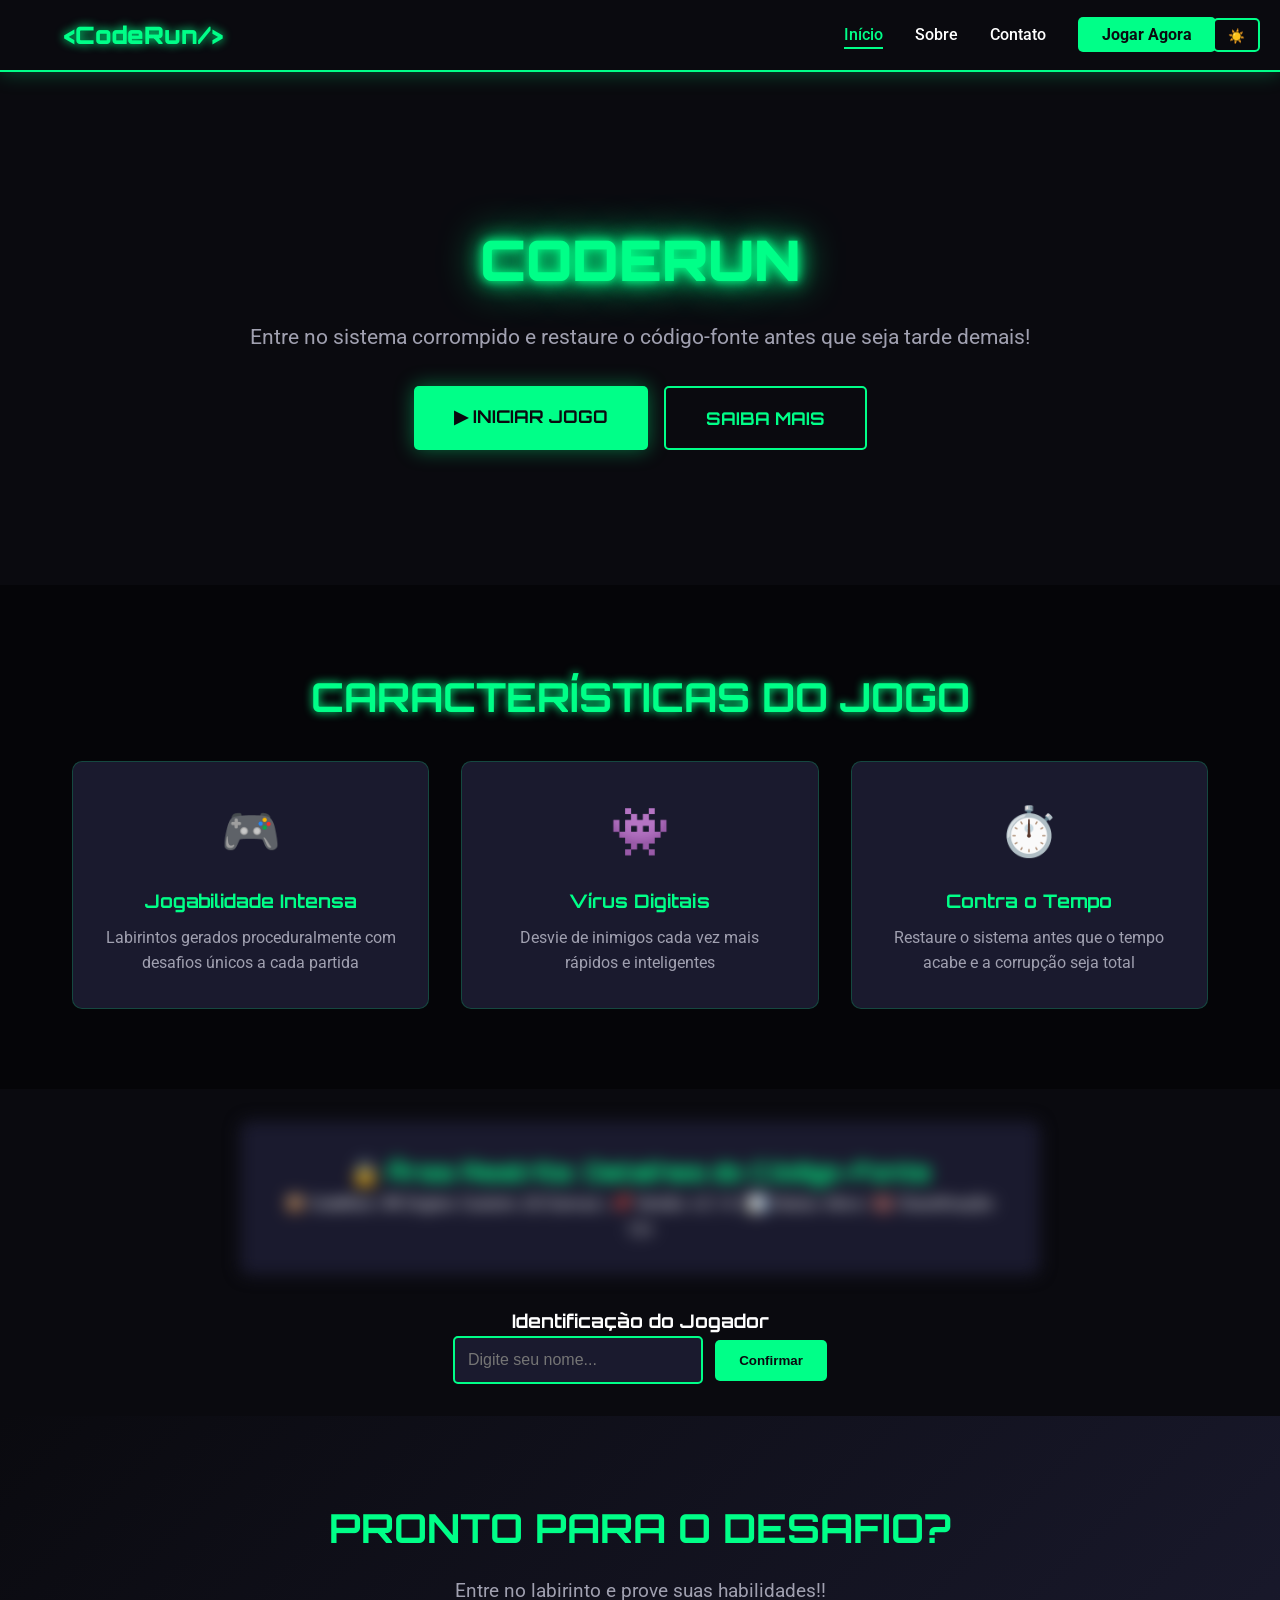
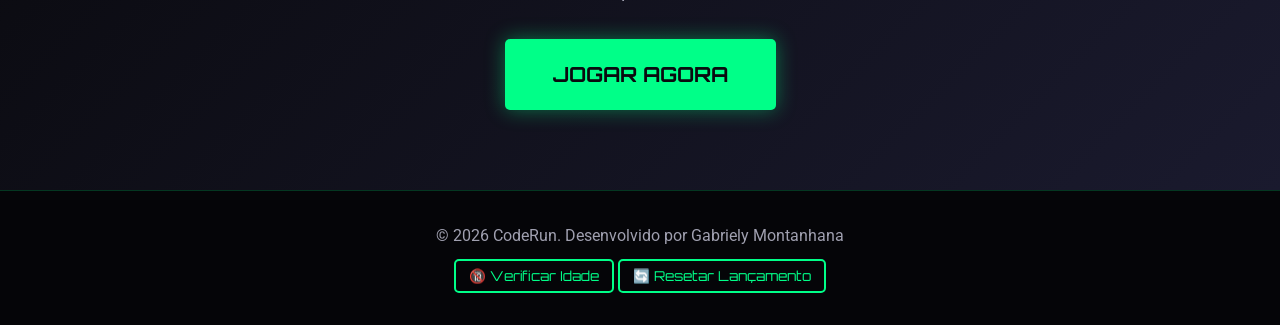
==== index.html @ 52decf68 "fazendo a pagina do contato e fazendo o javascript" ====
<!DOCTYPE html>
<html lang="pt-BR">
<head>
    <meta charset="UTF-8">
    <meta name="viewport" content="width=device-width, initial-scale=1.0">
    <title>CodeRun</title>
    <link rel="stylesheet" href="css/inicio.css">
    <link href="https://fonts.googleapis.com/css2?family=Orbitron:wght@400;700;900&family=Roboto:wght@300;400;700&display=swap" rel="stylesheet">
</head>
<body>
    <header>
        <div class="logo">&lt;CodeRun/&gt;</div>
        <button class="menu-toggle" aria-label="Abrir menu">☰</button>
        <nav class="nav-menu">
            <ul>
                <li><a href="index.html" class="active">Início</a></li>
                <li><a href="sobre.html">Sobre</a></li>
                <li><a href="contato.html">Contato</a></li>
                <li><a href="jogo.html" class="btn-play">Jogar Agora</a></li>
            </ul>
        </nav>
       <!-- Botão de alternância de tema -->
        <button id="theme-toggle" aria-label="Alternar tema">☀️</button>
    </header>
     
    <main>
        
        <section class="hero">
            <div class="content">
            <h1 class="glitch" data-text="LABIRINTO DO CÓDIGO PERDIDO">CODERUN</h1>
            <p class="subtitle">Entre no sistema corrompido e restaure o código-fonte antes que seja tarde demais!</p>
                <div class="buttons">
                    <a href="jogo.html" class="btn-primary">▶ INICIAR JOGO</a>
                    <a href="sobre.html" class="btn-secondary">SAIBA MAIS</a>
                </div>
            </div>
        </section>

    <section class="features">
        <div class="container">
            <h2 class="section-title">CARACTERÍSTICAS DO JOGO</h2>
            <div class="grid">
                <div class="card">
                    <div class="icon">🎮</div>
                    <h3>Jogabilidade Intensa</h3>
                    <p>Labirintos gerados proceduralmente com desafios únicos a cada partida</p>
                </div>
                <div class="card">
                    <div class="icon">👾</div>
                    <h3>Vírus Digitais</h3>
                    <p>Desvie de inimigos cada vez mais rápidos e inteligentes</p>
                </div>
                <div class="card">
                    <div class="icon">⏱️</div>
                    <h3>Contra o Tempo</h3>
                    <p>Restaure o sistema antes que o tempo acabe e a corrupção seja total</p>
                </div>
            </div>
        </div>
    </section>

    <!-- Conteúdo sensível (para critério de blur) -->
    <section id="conteudo-sensivel" class="sensitive-area blur-filter">
        <h2>🔒 Área Restrita: Detalhes do Código-Fonte</h2>
        <p id="game-details">Carregando informações do sistema...</p>
    </section>

    <!-- Formulário de saudação (critério de input) -->
    <section class="greeting-section">
        <h3>Identificação do Jogador</h3>
        <input type="text" id="player-name-input" placeholder="Digite seu nome...">
        <button id="greet-btn">Confirmar</button>
        <p id="greeting-output"></p>
    </section>

    <section class="cta">
        <div class="container">
            <h2>PRONTO PARA O DESAFIO?</h2>
            <p>Entre no labirinto e prove suas habilidades!!</p>
            <a href="jogo.html" class="btn-primary btn-large">JOGAR AGORA</a>
        </div>
    </section>
    </main>

    <footer>
        <div class="container">
            <p>&copy; 2026 CodeRun. Desenvolvido por Gabriely Montanhana</p>
        </div>
            <button id="age-check-btn" class="top-btn">🔞 Verificar Idade</button>
            <button id="reset-launch-btn" class="top-btn" title="Resetar alerta de lançamento">🔄 Resetar Lançamento</button>
    </footer>

    <script src="js/script.js"></script>

    <script>
    document.addEventListener('DOMContentLoaded', () => {
        
        // 📊 CRITÉRIO 1: Manipulação de Dados Estáticos
        const GAME_NAME = "CodeRun";
        const GAME_VERSION = "v2.1.4";
        const GAME_ENGINE = "Custom JS/Canvas";
        const TARGET_AGE_RATING = "12+";
        const DEV_STATUS = "Ativo";
        document.getElementById("game-details").textContent = 
            `📦 ${GAME_NAME} | 🛠 Engine: ${GAME_ENGINE} | 📌 Versão: ${GAME_VERSION} | 📊 Status: ${DEV_STATUS} | 🔞 Classificação: ${TARGET_AGE_RATING}`;

        // 🔞 CRITÉRIOS 2, 3 e 4: Prompt, If/Else e Blur (Automático + Memória)
        const sensitiveArea = document.getElementById("conteudo-sensivel");
        const AGE_KEY = "coderun_age_check";

        function aplicarEstadoIdade(age) {
            if (age >= 18) {
                sensitiveArea.classList.remove("blur-filter");
                sensitiveArea.classList.add("unblur-filter");
            } else {
                sensitiveArea.classList.add("blur-filter");
                sensitiveArea.classList.remove("unblur-filter");
            }
        }

        function verificarIdade() {
            const ageInput = prompt("⚠️ VERIFICAÇÃO DE SEGURANÇA\n\nDigite sua idade para acessar o conteúdo sensível:");
            if (ageInput === null) { alert("🚫 Acesso bloqueado. Verificação obrigatória."); return; }
            const age = parseInt(ageInput);
            if (isNaN(age) || age < 0) { alert("⚠️ Idade inválida."); return verificarIdade(); }

            localStorage.setItem(AGE_KEY, age);
            aplicarEstadoIdade(age);
            if (age >= 18) alert("✅ Acesso liberado!"); else alert("🚫 Acesso negado.");
        }

        const savedAge = localStorage.getItem(AGE_KEY);
        if (savedAge !== null) { aplicarEstadoIdade(parseInt(savedAge)); } 
        else { setTimeout(verificarIdade, 500); }

        document.getElementById("age-check-btn")?.addEventListener("click", () => { 
            localStorage.removeItem(AGE_KEY); verificarIdade(); 
        });

        // 💬 CRITÉRIO 5: Interatividade com Input de Texto
        document.getElementById("greet-btn")?.addEventListener("click", () => {
            const name = document.getElementById("player-name-input").value.trim();
            const greetingOutput = document.getElementById("greeting-output");
            greetingOutput.textContent = name ? `👋 Bem-vindo, ${name}! Prepare-se para rodar o ${GAME_NAME}.` : "⚠️ Digite um nome válido.";
        });

        // 📅 CRITÉRIO 7: Verificação de Lançamento (Apenas 1 vez por navegador)
        const LAUNCH_YEAR = 2026;
        const LAUNCH_KEY = "coderun_launch_seen";
        
        if (new Date().getFullYear() === LAUNCH_YEAR && !localStorage.getItem(LAUNCH_KEY)) {
            setTimeout(() => {
                alert("🚀 GRANDE LANÇAMENTO! CodeRun acaba de ser liberado oficialmente em " + LAUNCH_YEAR + "!");
                localStorage.setItem(LAUNCH_KEY, "true"); // ⬅️ Marca como "já visto"
            }, 2000);
        }

        // 🔄 Botão para limpar memória do alerta de lançamento
        document.getElementById("reset-launch-btn")?.addEventListener("click", () => {
            localStorage.removeItem("coderun_launch_seen");
            alert("✅ Memória do lançamento limpa! O alerta aparecerá novamente no próximo carregamento.");
            location.reload(); 
        });

    });
</script>
</body>
</html>
---- css/inicio.css ----
:root {
    --primary-color: #00ff88;
    --secondary-color: #00d4ff;
    --accent-color: #ff00ff;
    --bg-dark: #0a0a0f;
    --bg-darker: #050508;
    --bg-card: #1a1a2e;
    --text-primary: #ffffff;
    --text-secondary: #a0a0b0;
    --error-color: #ff4444;
    --warning-color: #ffaa00;
    --success-color: #00ff88;
}

* {
    margin: 0;
    padding: 0;
    box-sizing: border-box;
}

body {
    font-family: 'Roboto', sans-serif;
    background-color: var(--bg-dark);
    color: var(--text-primary);
    line-height: 1.6;
    overflow-x: hidden;
}

h1, h2, h3, .logo {
    font-family: 'Orbitron', sans-serif;
}

header {
    display: flex;
    justify-content: space-between;
    align-items: center;
    padding: 1rem 5%;
    background: var(--bg-dark);
    position: fixed;
    width: 100%;
    top: 0;
    z-index: 1000;
    border-bottom: 2px solid var(--primary-color);
    box-shadow: 0 0 20px rgba(0, 255, 136, 0.3);

    .logo {
        font-size: 1.5rem;
        font-weight: 900;
        color: var(--primary-color);
        text-shadow: 0 0 10px var(--primary-color);
    }

    ul {
        display: flex;
        list-style: none;
        gap: 2rem;
    }

    ul a {
        color: var(--text-primary);
        text-decoration: none;
        font-weight: 500;
        transition: all 0.3s;
        position: relative;
    }

    ul a:hover,
    ul a.active {
        color: var(--primary-color);
    }

    ul a::after {
        content: '';
        position: absolute;
        bottom: -5px;
        left: 0;
        width: 0;
        height: 2px;
        background: var(--primary-color);
        transition: width 0.3s;
    }

    ul a:hover::after,
    ul a.active::after {
        width: 100%;
     }

    .btn-play {
        background: var(--primary-color);
        color: var(--bg-dark);
        padding: 0.5rem 1.5rem;
        border-radius: 5px;
        font-weight: 700;
    }

    .btn-play:hover {
        box-shadow: 0 0 20px var(--primary-color);
        transform: translateY(-2px);
    }
}

.hero {
    min-height: 65vh;
    display: flex;
    align-items: center;
    justify-content: center;
    padding-top: 80px;
    background: var(--bg-dark);

    .hero::before {
        content: '';
        position: absolute;
        top: 0;
        left: 0;
        right: 0;
        bottom: 0;
        background: repeating-linear-gradient(0deg, transparent, transparent 2px, rgba(0, 255, 136, 0.03) 2px, rgba(0, 255, 136, 0.03) 4px );
        pointer-events: none;
    }

    .content {
        text-align: center;
        z-index: 2;
        max-width: 900px;
        padding: 2rem;
    }

    .glitch {
        font-size: 3.5rem;
        font-weight: 900;
        margin-bottom: 1rem;
        position: relative;
        color: var(--primary-color);
        text-shadow: 0 0 10px var(--primary-color), 0 0 20px var(--primary-color), 0 0 40px var(--primary-color);
        animation: glitch 3s infinite;
    }

    .subtitle {
        font-size: 1.3rem;
        color: var(--text-secondary);
        margin-bottom: 2rem;
    }

    .buttons {
        display: flex;
        gap: 1rem;
        justify-content: center;
        flex-wrap: wrap;
    }

    .btn-primary, .btn-secondary {
        padding: 1rem 2.5rem;
        font-size: 1.1rem;
        font-weight: 700;
        text-decoration: none;
        border-radius: 5px;
        transition: all 0.3s;
        display: inline-block;
        font-family: 'Orbitron', sans-serif;
    }

    .btn-primary {
        background: var(--primary-color);
        color: var(--bg-dark);
        box-shadow: 0 0 20px rgba(0, 255, 136, 0.4);
    }

    .btn-primary:hover {
        transform: translateY(-3px);
        box-shadow: 0 0 30px rgba(0, 255, 136, 0.6);
    }

    .btn-secondary {
        background: transparent;
        color: var(--primary-color);
        border: 2px solid var(--primary-color);
    }

    .btn-secondary:hover {
        background: var(--primary-color);
        color: var(--bg-dark);
    }

    .btn-large {
        padding: 1.2rem 3rem;
        font-size: 1.3rem;
    }
}

@keyframes glitch {
        0%, 100% { text-shadow: 0 0 10px var(--primary-color), 0 0 20px var(--primary-color); }
        25% { text-shadow: -2px 0 var(--accent-color), 2px 2px var(--secondary-color); }
        50% { text-shadow: 2px 0 var(--secondary-color), -2px -2px var(--accent-color); }
        75% { text-shadow: -2px 2px var(--primary-color), 2px 0 var(--secondary-color); }
    }

.features {
    padding: 5rem 0;
    background: var(--bg-darker);

    .container {
        max-width: 1200px;
        margin: 0 auto;
        padding: 0 2rem;
    }

    .section-title {
        text-align: center;
        font-size: 2.5rem;
        margin-bottom: 2rem;
        color: var(--primary-color);
        text-shadow: 0 0 10px var(--primary-color);
    }

    .grid {
        display: grid;
        grid-template-columns: repeat(auto-fit, minmax(250px, 1fr));
        gap: 2rem;
    }

    .card {
        background: var(--bg-card);
        padding: 2rem;
        border-radius: 10px;
        text-align: center;
        border: 1px solid rgba(0, 255, 136, 0.2);
        transition: all 0.3s;
    }

    .card:hover {
        transform: translateY(-5px);
        border-color: var(--primary-color);
        box-shadow: 0 5px 20px rgba(0, 255, 136, 0.3);
    }

    .icon {
        font-size: 3rem;
        margin-bottom: 1rem;
    }

    .card h3 {
        color: var(--primary-color);
        margin-bottom: 0.5rem;
    }

    .card p {
        color: var(--text-secondary);
    }
}

.cta {
    padding: 5rem 0;
    background: linear-gradient(135deg, var(--bg-dark) 0%, var(--bg-card) 100%);
    text-align: center;

    .container {
        max-width: 1200px;
        margin: 0 auto;
        padding: 0 2rem;
    }

    h2 {
        font-size: 2.5rem;
        margin-bottom: 1rem;
        color: var(--primary-color);
    }

    p {
        font-size: 1.2rem;
        color: var(--text-secondary);
        margin-bottom: 2rem;
    }

    .btn-primary{
        padding: 1rem 2.5rem;
        font-size: 1.1rem;
        font-weight: 700;
        text-decoration: none;
        border-radius: 5px;
        transition: all 0.3s;
        display: inline-block;
        font-family: 'Orbitron', sans-serif;
    }

    .btn-primary {
        background: var(--primary-color);
        color: var(--bg-dark);
        box-shadow: 0 0 20px rgba(0, 255, 136, 0.4);
    }

    .btn-primary:hover {
        transform: translateY(-3px);
        box-shadow: 0 0 30px rgba(0, 255, 136, 0.6);
    }

    .btn-large {
        padding: 1.2rem 3rem;
        font-size: 1.3rem;
    }
}

footer {
    background: var(--bg-darker);
    padding: 2rem 0;
    text-align: center;
    border-top: 1px solid rgba(0, 255, 136, 0.2);

    p {
        color: var(--text-secondary);
    }

}

body.light-theme {
  --bg-dark: #f4f7f6;
  --bg-darker: #e8ecef;
  --bg-card: #ffffff;
  --text-primary: #1a1a2e;
  --text-secondary: #555566;
  --primary-color: #00a86b; 
}

body, header, .hero, .cta, .features, .card, footer, button, a {
  transition: background-color 0.4s ease, color 0.4s ease, border-color 0.4s ease, box-shadow 0.4s ease;
}

#theme-toggle {
    position: fixed;
    top: auto;
    right: 20px;
  background: var(--bg-dark);
  color: var(--text-primary);
  border: 2px solid var(--primary-color);
  padding: 0.4rem 0.8rem;
  border-radius: 5px;
  cursor: pointer;
  font-family: 'Orbitron', sans-serif;
  font-size: 0.85rem;
  transition: all 0.3s ease;
}

#theme-toggle:hover {
  background: var(--primary-color);
  color: var(--bg-dark);
  box-shadow: 0 0 15px rgba(0, 168, 107, 0.4);
}

@media (max-width: 769px) {
    .features {
        .section-title {
           font-size: 2rem;
        }
    }
    
    #theme-toggle {
        right: 70px;
    }

    .top-btn {
        justify-content: center;
        margin-top: 10px;
    }

  /* Header se adapta */
  header {
    flex-wrap: wrap;
    padding: 0.8rem 4%;
  }

  /* Botão hambúrguer aparece */
  .menu-toggle {
    display: block;
    background: transparent;
    border: 2px solid var(--primary-color);
    color: var(--primary-color);
    font-size: 1.4rem;
    padding: 0.3rem 0.6rem;
    border-radius: 5px;
    cursor: pointer;
    margin-left: auto; /* Empurra para a direita antes do nav */
  }

  /* Menu escondido por padrão no mobile */
  .nav-menu ul {
    display: none;
    flex-direction: column;
    width: 100%;
    background: var(--bg-darker);
    position: absolute;
    top: 100%;
    left: 0;
    padding: 5% 0;
    border-bottom: 2px solid var(--primary-color);
    box-shadow: 0 10px 20px rgba(0,0,0,0.5);
  }

  .nav-menu ul.active {
    display: flex;
    animation: slideDown 0.3s ease;
  }

  .nav-menu ul li {
    text-align: center;
  }

  .nav-menu ul a {
    display: block;
  }

  /* Botões empilham verticalmente */
  .buttons {
    flex-direction: column;
    align-items: center;
    width: 100%;
  }
  .btn-primary, .btn-secondary {
    width: 85%;
    text-align: center;
  }
}

/* Esconde o hambúrguer no desktop */
@media (min-width: 769px) {
  .menu-toggle { 
    display: none; 
  }

  .nav-menu ul { 
    display: flex; 
    position: static; 
    box-shadow: none; padding: 0; 
    background: transparent; 
   }

   .top-btn {
    justify-content: center;
    margin-top: 10px;
   }
}

/* Animação suave para abertura do menu */
@keyframes slideDown {
  from { opacity: 0; transform: translateY(-10px); }
  to { opacity: 1; transform: translateY(0); }
}

/* Botões do header */
.top-btn {
    background: transparent;
    border: 2px solid var(--primary-color);
    color: var(--primary-color);
    padding: 0.4rem 0.8rem;
    border-radius: 5px;
    cursor: pointer;
    font-family: 'Orbitron', sans-serif;
    font-size: 0.85rem;
    transition: all 0.3s;
    
    
}

.top-btn:hover { 
    background: var(--primary-color); 
    color: var(--bg-dark); 
}

/* Área sensível com blur inicial */
.sensitive-area {
  padding: 2rem;
  background: var(--bg-card);
  margin: 2rem auto;
  max-width: 800px;
  border-radius: 10px;
  text-align: center;
  h2 {
    color: var(--primary-color);
  }
  
}

.blur-filter { 
    filter: blur(8px); 
    pointer-events: none; 
    user-select: none; 
}

.unblur-filter { 
    filter: blur(0); 
    pointer-events: auto; 
    user-select: auto; 
    transition: filter 0.5s ease; 
}

/* Seção de saudação */
.greeting-section { 
    text-align: center; 
    margin: 2rem 0; 
}

.greeting-section input {
  padding: 0.8rem;
   border: 2px solid var(--primary-color);
   background: var(--bg-card);
   color: var(--text-primary);
   border-radius: 5px; 
   font-size: 1rem; 
   width: 250px;
}

.greeting-section button {
  padding: 0.8rem 1.5rem; 
  background: var(--primary-color); 
  color: var(--bg-dark);
  border: none; 
  border-radius: 5px; 
  cursor: pointer; 
  font-weight: bold; 
  margin-left: 0.5rem;
}

#greeting-output { 
    margin-top: 1rem; 
    font-size: 1.2rem; 
    color: var(--secondary-color); 
}
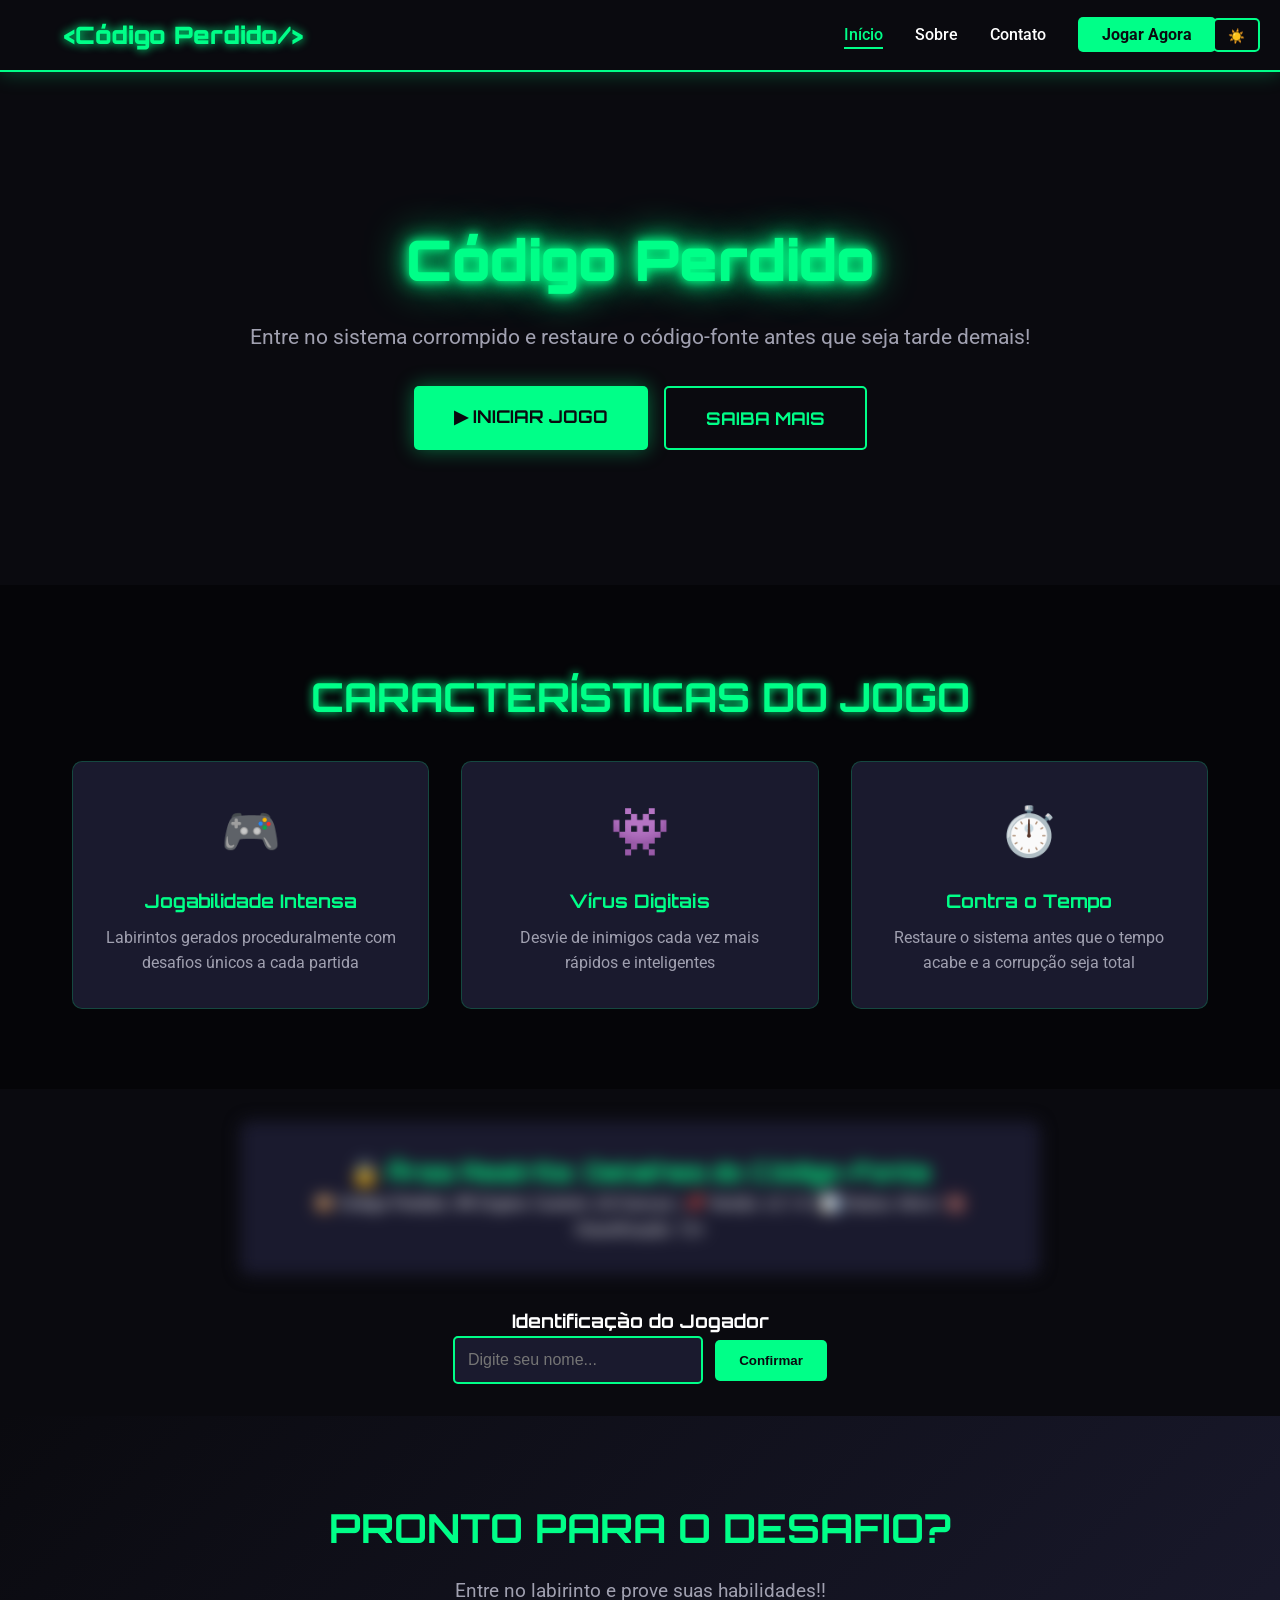
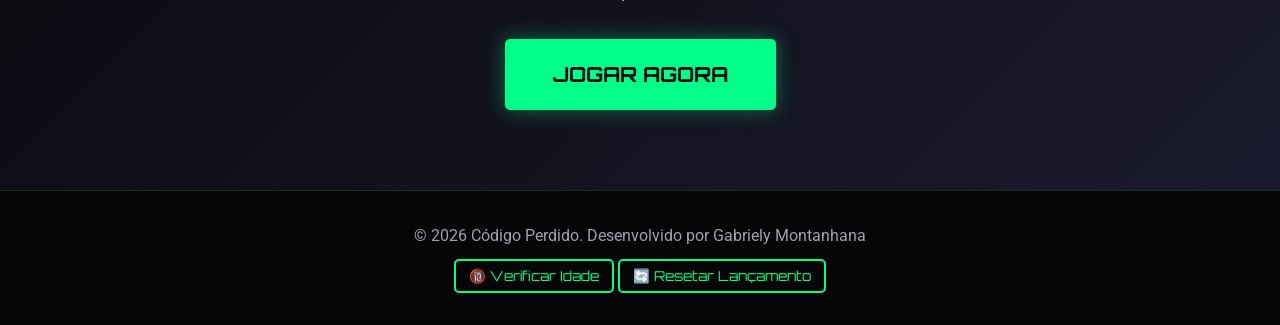
==== commit 1bc081ab: "mudando o nome" ====
--- a/index.html
+++ b/index.html
@@ -3,13 +3,13 @@
 <head>
     <meta charset="UTF-8">
     <meta name="viewport" content="width=device-width, initial-scale=1.0">
-    <title>CodeRun</title>
+    <title>Código Perdido</title>
     <link rel="stylesheet" href="css/inicio.css">
     <link href="https://fonts.googleapis.com/css2?family=Orbitron:wght@400;700;900&family=Roboto:wght@300;400;700&display=swap" rel="stylesheet">
 </head>
 <body>
     <header>
-        <div class="logo">&lt;CodeRun/&gt;</div>
+        <div class="logo">&lt;Código Perdido/&gt;</div>
         <button class="menu-toggle" aria-label="Abrir menu">☰</button>
         <nav class="nav-menu">
             <ul>
@@ -27,7 +27,7 @@
         
         <section class="hero">
             <div class="content">
-            <h1 class="glitch" data-text="LABIRINTO DO CÓDIGO PERDIDO">CODERUN</h1>
+            <h1 class="glitch" data-text="LABIRINTO DO CÓDIGO PERDIDO">Código Perdido</h1>
             <p class="subtitle">Entre no sistema corrompido e restaure o código-fonte antes que seja tarde demais!</p>
                 <div class="buttons">
                     <a href="jogo.html" class="btn-primary">▶ INICIAR JOGO</a>
@@ -84,7 +84,7 @@
 
     <footer>
         <div class="container">
-            <p>&copy; 2026 CodeRun. Desenvolvido por Gabriely Montanhana</p>
+            <p>&copy; 2026 Código Perdido. Desenvolvido por Gabriely Montanhana</p>
         </div>
             <button id="age-check-btn" class="top-btn">🔞 Verificar Idade</button>
             <button id="reset-launch-btn" class="top-btn" title="Resetar alerta de lançamento">🔄 Resetar Lançamento</button>
@@ -96,7 +96,7 @@
     document.addEventListener('DOMContentLoaded', () => {
         
         // 📊 CRITÉRIO 1: Manipulação de Dados Estáticos
-        const GAME_NAME = "CodeRun";
+        const GAME_NAME = "Código Perdido";
         const GAME_VERSION = "v2.1.4";
         const GAME_ENGINE = "Custom JS/Canvas";
         const TARGET_AGE_RATING = "12+";
@@ -106,7 +106,7 @@
 
         // 🔞 CRITÉRIOS 2, 3 e 4: Prompt, If/Else e Blur (Automático + Memória)
         const sensitiveArea = document.getElementById("conteudo-sensivel");
-        const AGE_KEY = "coderun_age_check";
+        const AGE_KEY = "Código Perdido_age_check";
 
         function aplicarEstadoIdade(age) {
             if (age >= 18) {
@@ -146,18 +146,18 @@
 
         // 📅 CRITÉRIO 7: Verificação de Lançamento (Apenas 1 vez por navegador)
         const LAUNCH_YEAR = 2026;
-        const LAUNCH_KEY = "coderun_launch_seen";
+        const LAUNCH_KEY = "Código Perdido_launch_seen";
         
         if (new Date().getFullYear() === LAUNCH_YEAR && !localStorage.getItem(LAUNCH_KEY)) {
             setTimeout(() => {
-                alert("🚀 GRANDE LANÇAMENTO! CodeRun acaba de ser liberado oficialmente em " + LAUNCH_YEAR + "!");
+                alert("🚀 GRANDE LANÇAMENTO! Código Perdido acaba de ser liberado oficialmente em " + LAUNCH_YEAR + "!");
                 localStorage.setItem(LAUNCH_KEY, "true"); // ⬅️ Marca como "já visto"
             }, 2000);
         }
 
         // 🔄 Botão para limpar memória do alerta de lançamento
         document.getElementById("reset-launch-btn")?.addEventListener("click", () => {
-            localStorage.removeItem("coderun_launch_seen");
+            localStorage.removeItem("Código Perdido_launch_seen");
             alert("✅ Memória do lançamento limpa! O alerta aparecerá novamente no próximo carregamento.");
             location.reload(); 
         });
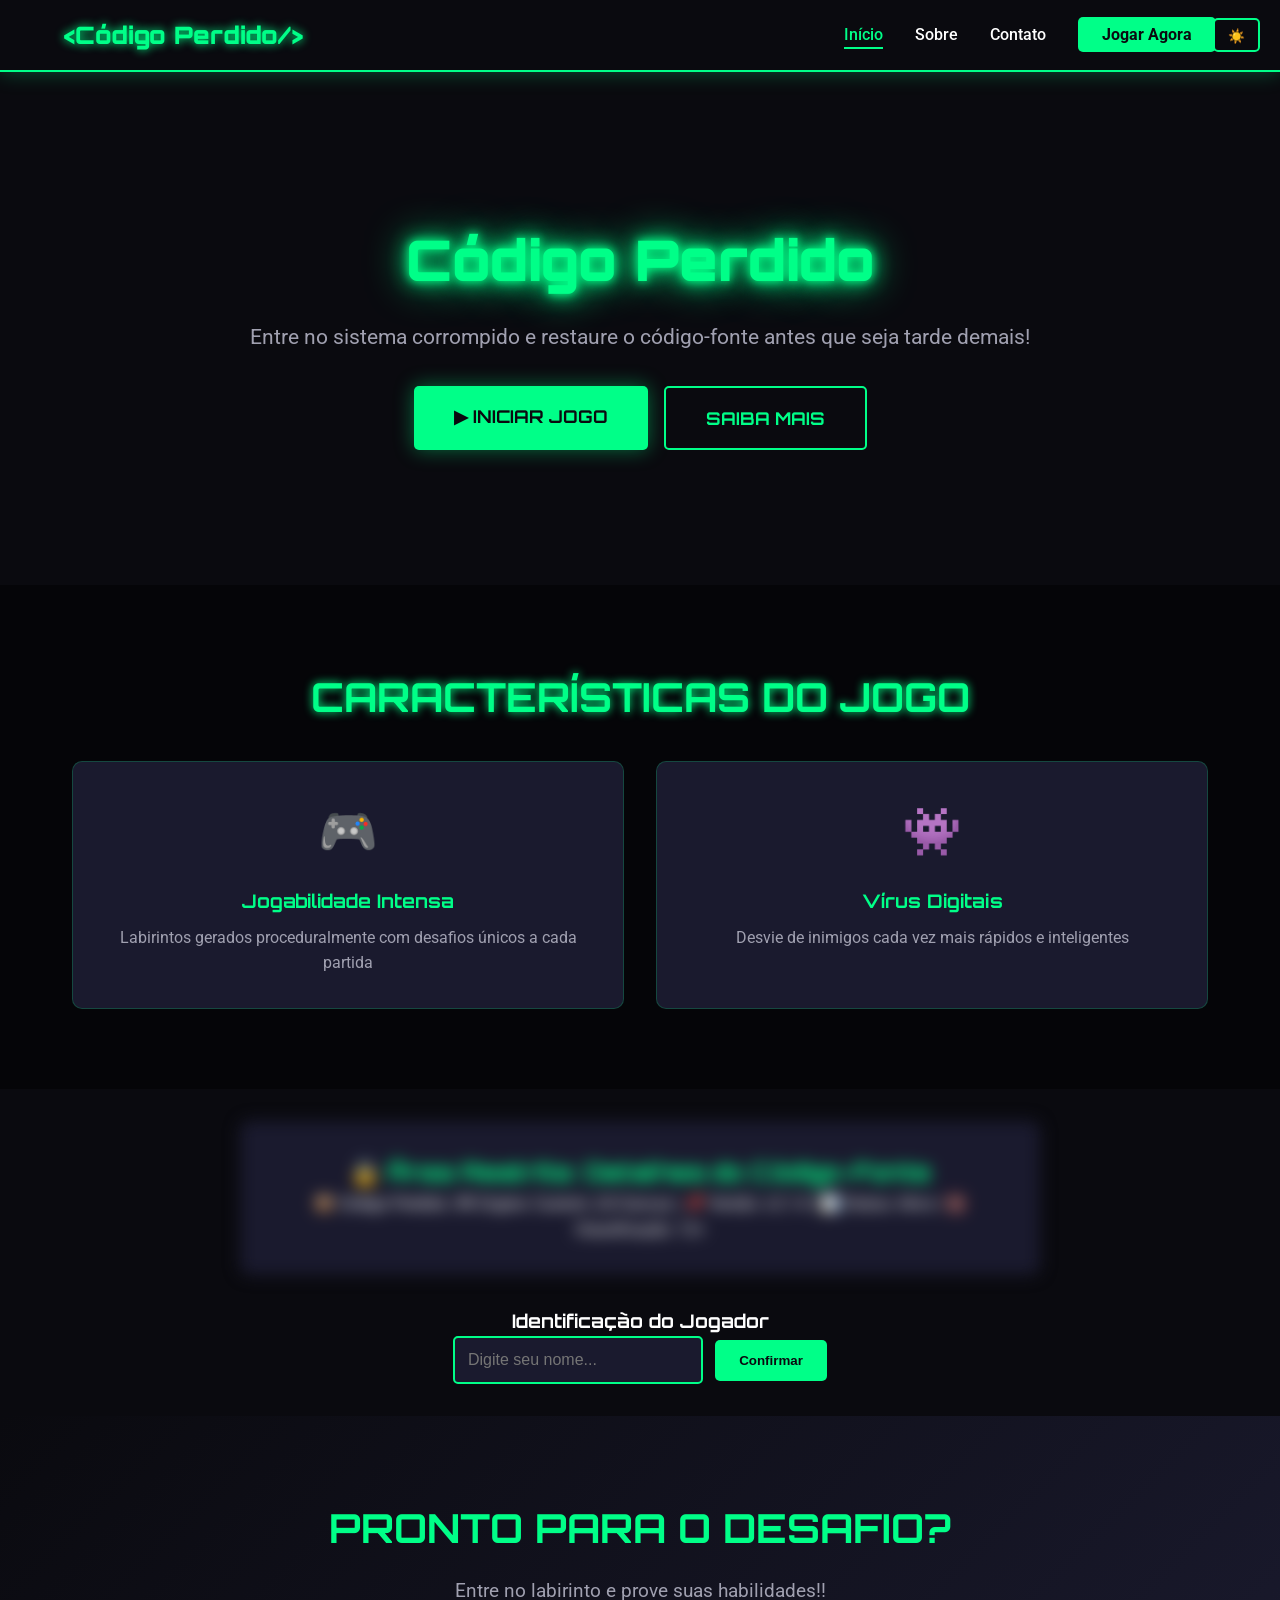
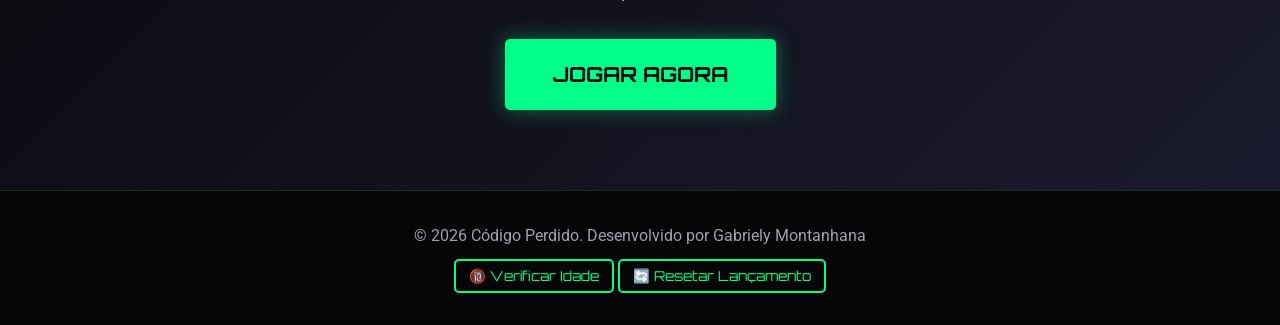
==== commit 43ba6e64: "ajuste para celular" ====
--- a/index.html
+++ b/index.html
@@ -49,11 +49,6 @@
                     <div class="icon">👾</div>
                     <h3>Vírus Digitais</h3>
                     <p>Desvie de inimigos cada vez mais rápidos e inteligentes</p>
-                </div>
-                <div class="card">
-                    <div class="icon">⏱️</div>
-                    <h3>Contra o Tempo</h3>
-                    <p>Restaure o sistema antes que o tempo acabe e a corrupção seja total</p>
                 </div>
             </div>
         </div>
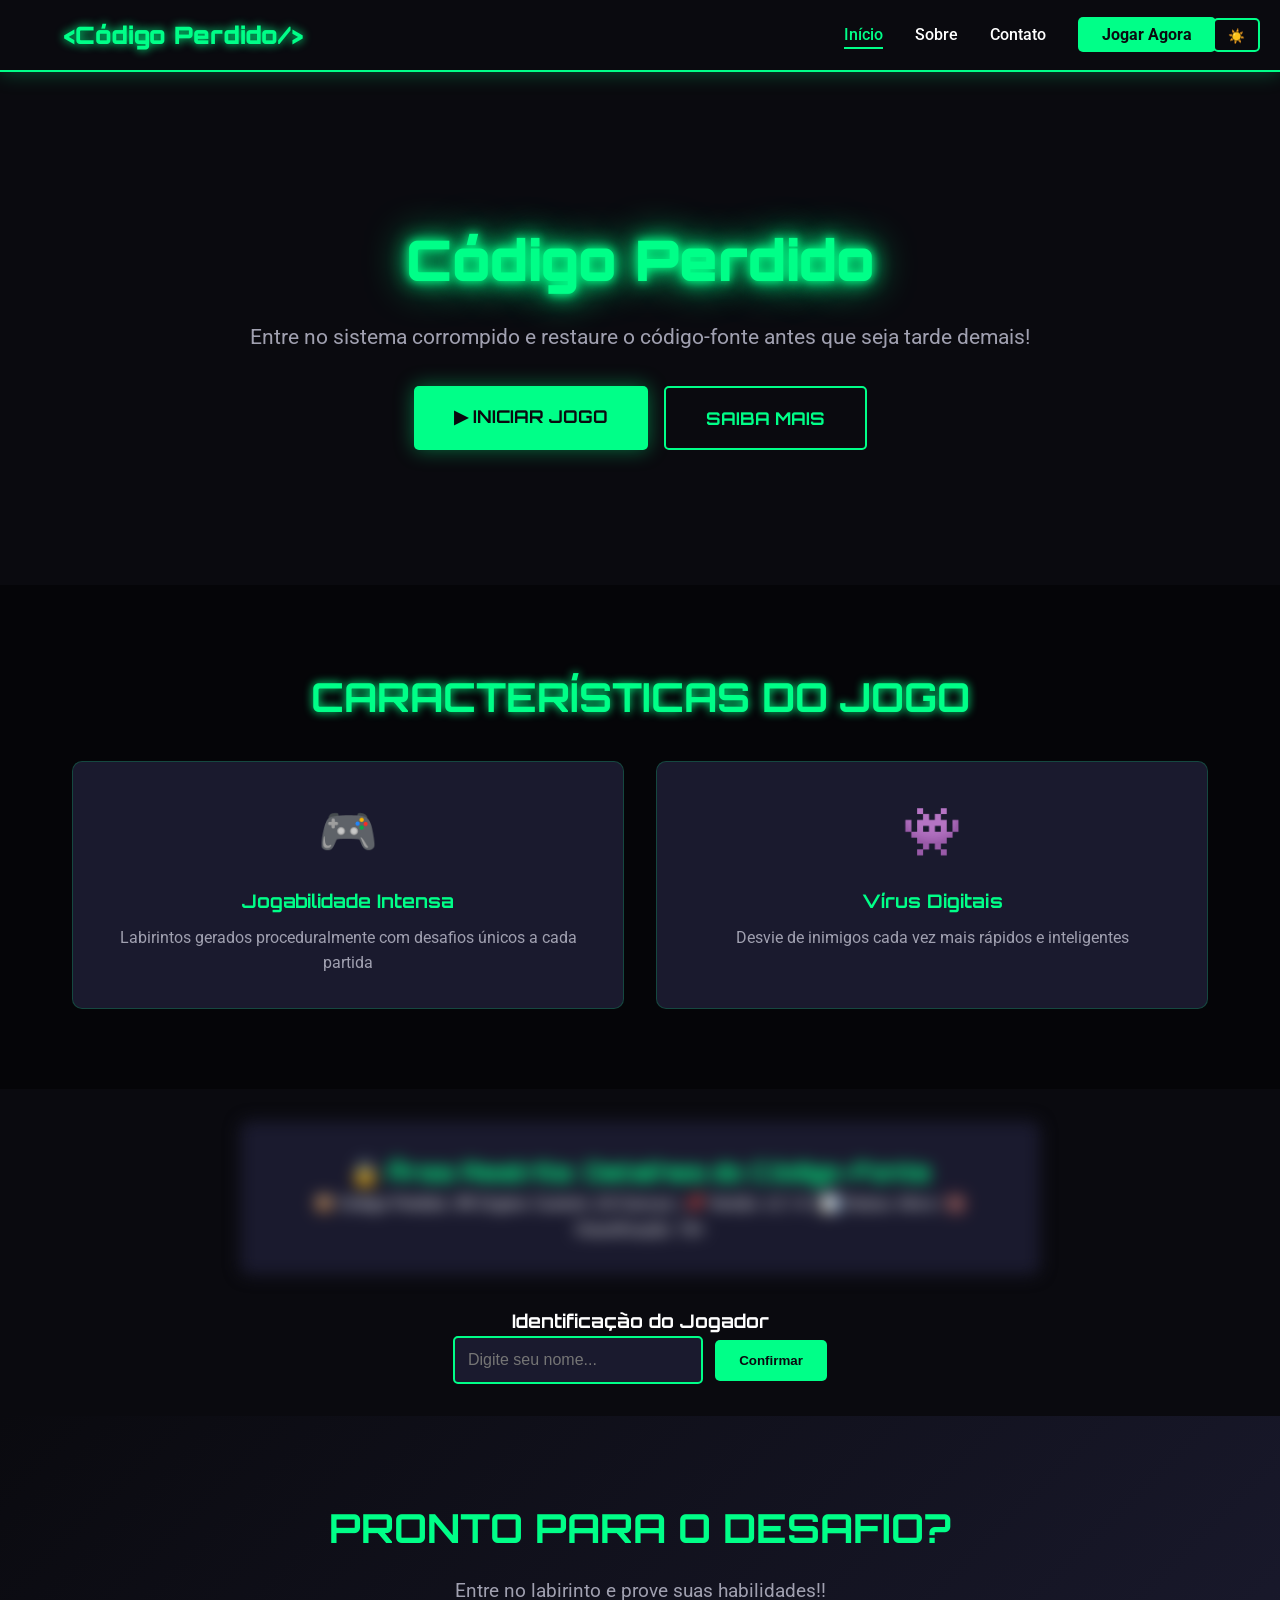
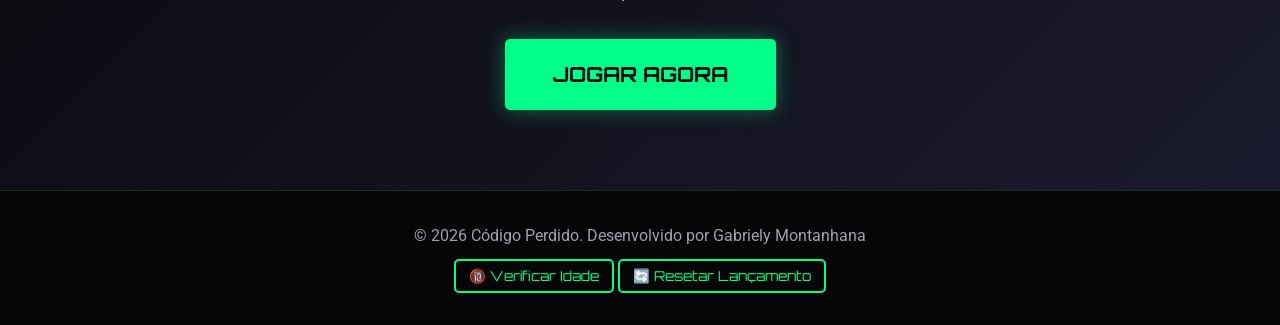
==== commit 5687619f: "ajuste na idade" ====
--- a/index.html
+++ b/index.html
@@ -94,7 +94,7 @@
         const GAME_NAME = "Código Perdido";
         const GAME_VERSION = "v2.1.4";
         const GAME_ENGINE = "Custom JS/Canvas";
-        const TARGET_AGE_RATING = "12+";
+        const TARGET_AGE_RATING = "18+";
         const DEV_STATUS = "Ativo";
         document.getElementById("game-details").textContent = 
             `📦 ${GAME_NAME} | 🛠 Engine: ${GAME_ENGINE} | 📌 Versão: ${GAME_VERSION} | 📊 Status: ${DEV_STATUS} | 🔞 Classificação: ${TARGET_AGE_RATING}`;
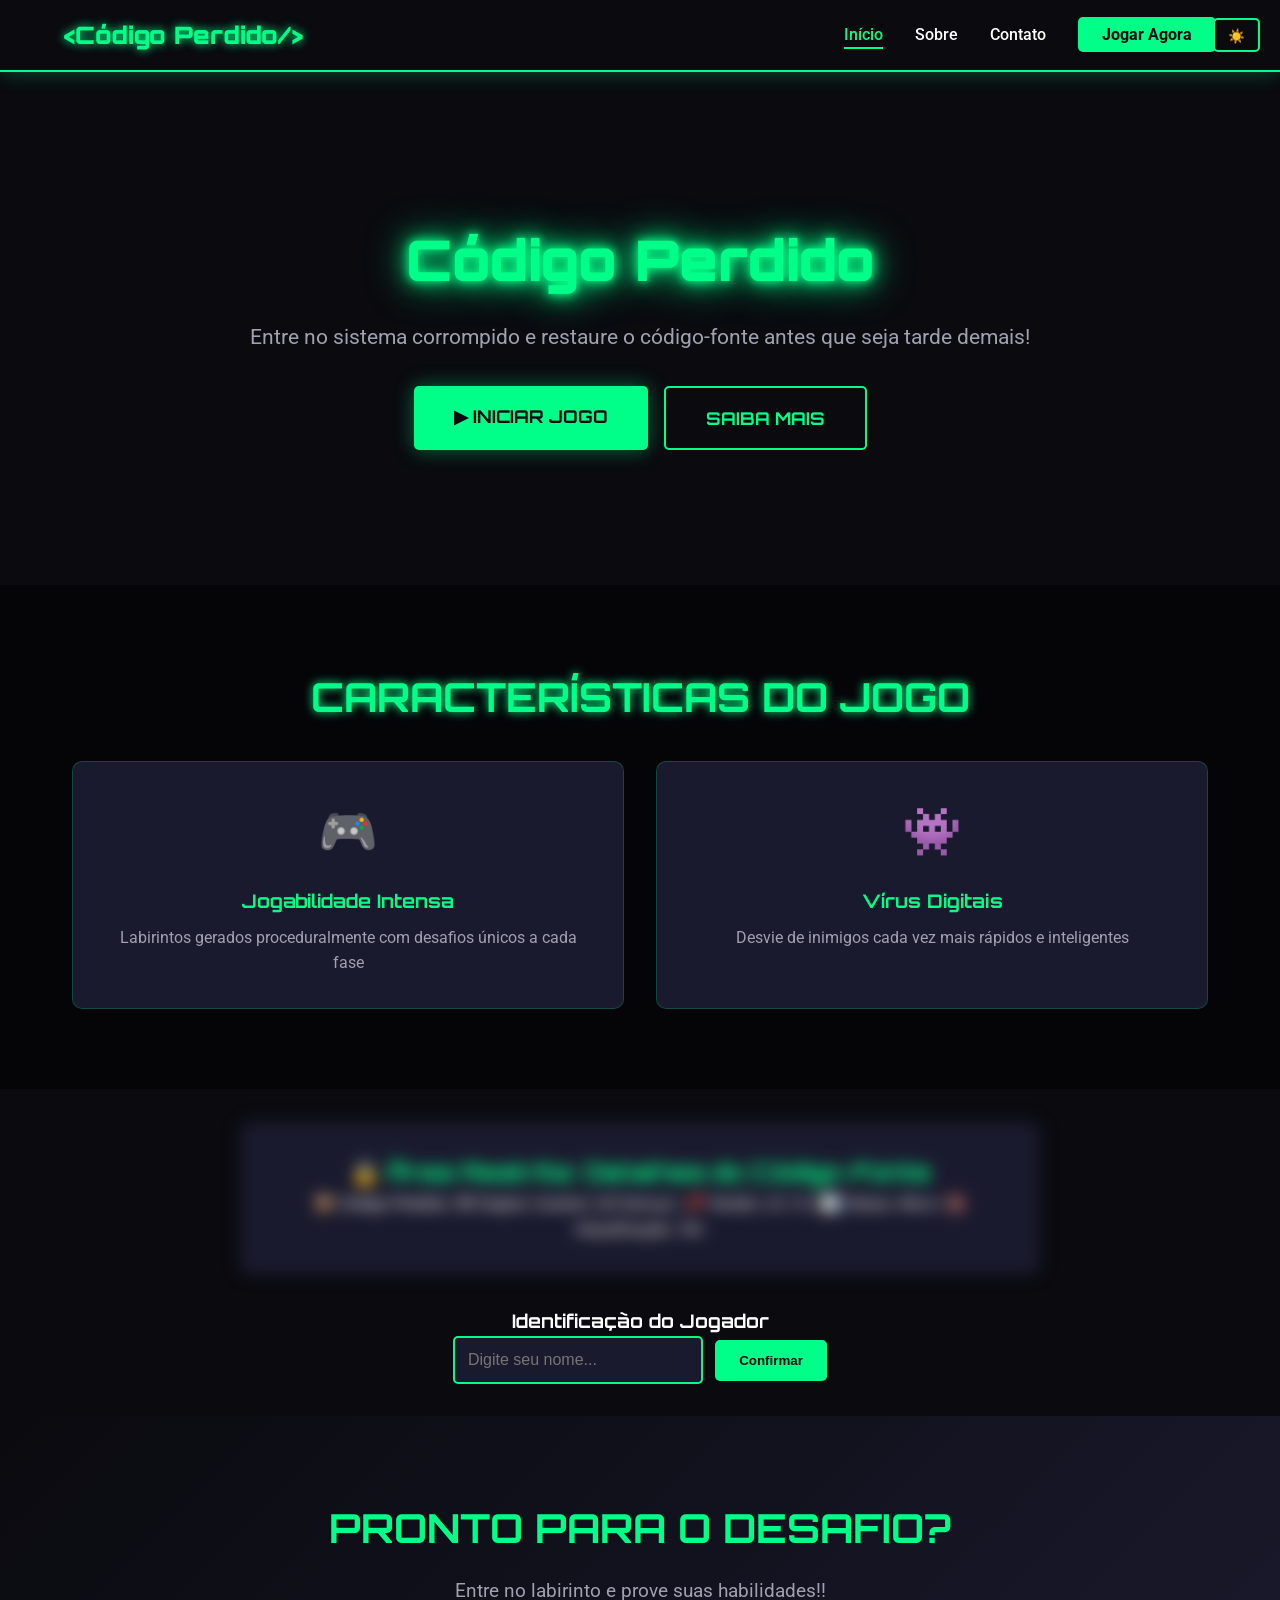
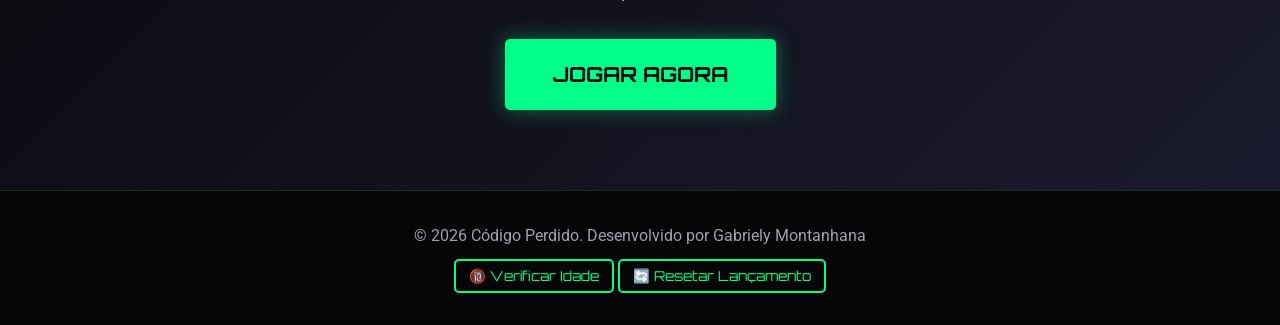
==== commit f3c432a2: "mobile não aparece jogar" ====
--- a/index.html
+++ b/index.html
@@ -5,6 +5,7 @@
     <meta name="viewport" content="width=device-width, initial-scale=1.0">
     <title>Código Perdido</title>
     <link rel="stylesheet" href="css/inicio.css">
+    <link rel="icon" href="imagens/logo.png">
     <link href="https://fonts.googleapis.com/css2?family=Orbitron:wght@400;700;900&family=Roboto:wght@300;400;700&display=swap" rel="stylesheet">
 </head>
 <body>
@@ -43,7 +44,7 @@
                 <div class="card">
                     <div class="icon">🎮</div>
                     <h3>Jogabilidade Intensa</h3>
-                    <p>Labirintos gerados proceduralmente com desafios únicos a cada partida</p>
+                    <p>Labirintos gerados proceduralmente com desafios únicos a cada fase</p>
                 </div>
                 <div class="card">
                     <div class="icon">👾</div>
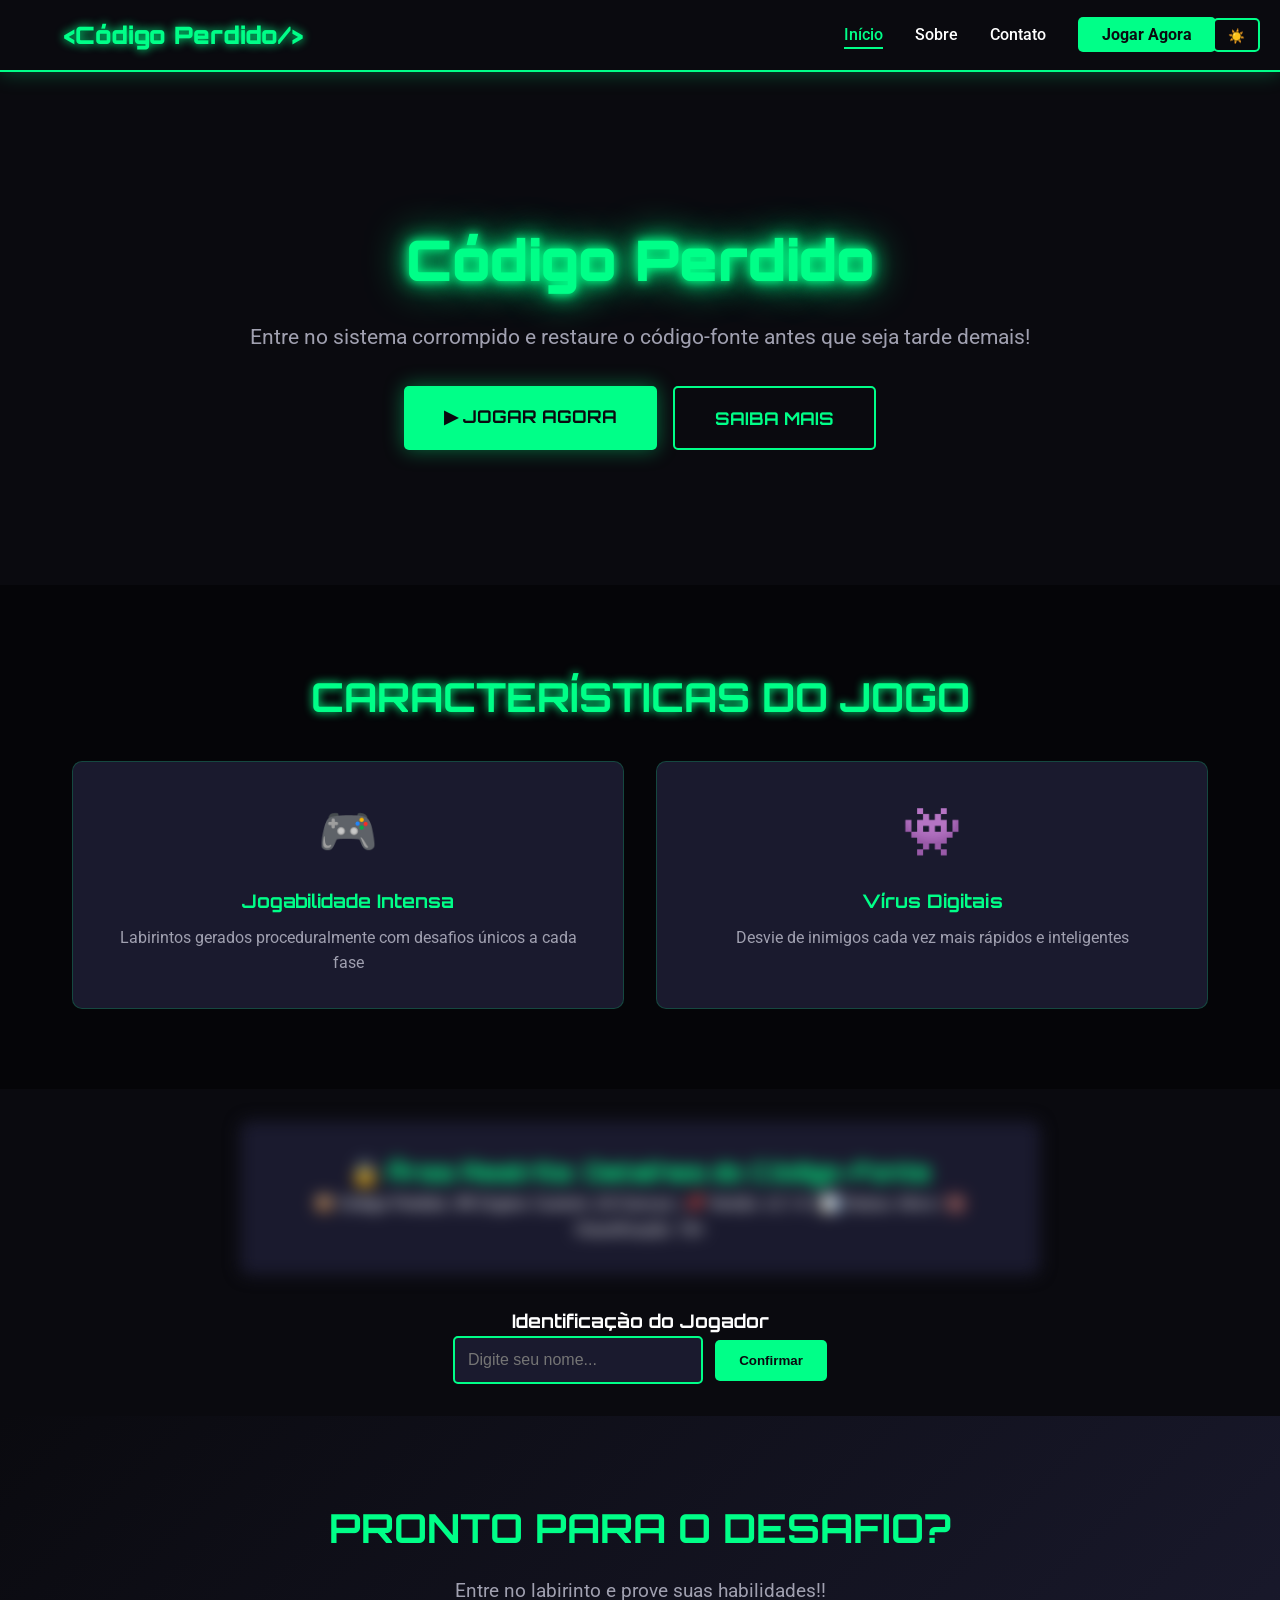
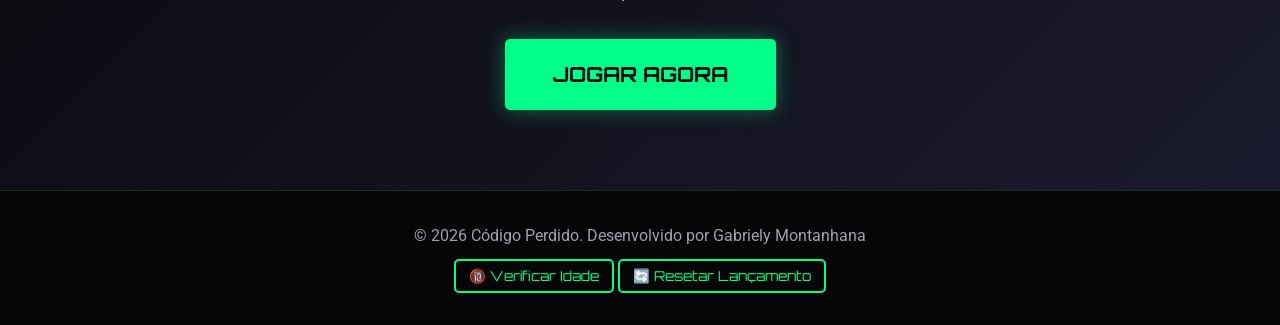
==== commit 74d16d2d: "mudando no botao" ====
--- a/index.html
+++ b/index.html
@@ -31,7 +31,7 @@
             <h1 class="glitch" data-text="LABIRINTO DO CÓDIGO PERDIDO">Código Perdido</h1>
             <p class="subtitle">Entre no sistema corrompido e restaure o código-fonte antes que seja tarde demais!</p>
                 <div class="buttons">
-                    <a href="jogo.html" class="btn-primary">▶ INICIAR JOGO</a>
+                    <a href="jogo.html" class="btn-primary">▶ JOGAR AGORA</a>
                     <a href="sobre.html" class="btn-secondary">SAIBA MAIS</a>
                 </div>
             </div>
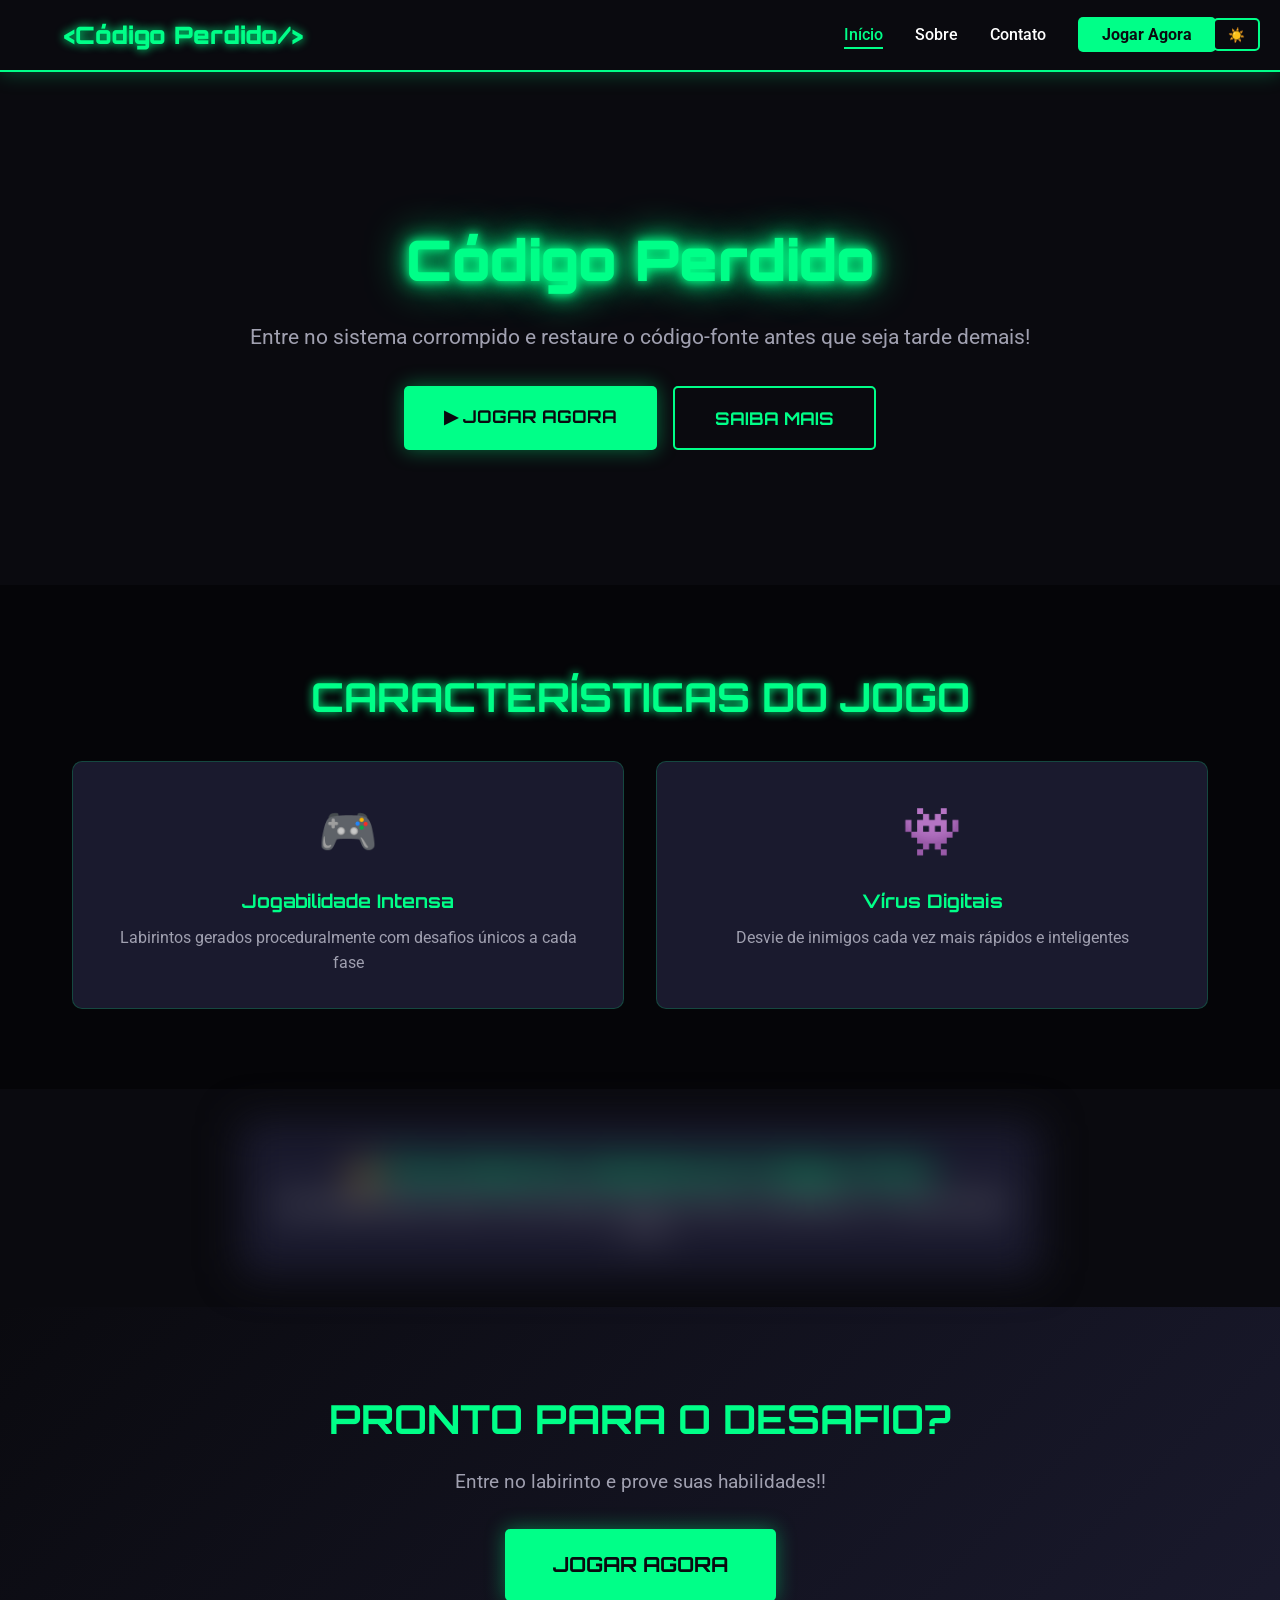
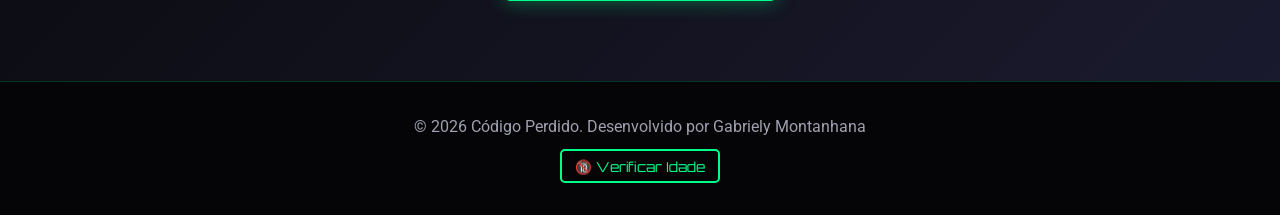
==== commit f42609d4: "colocar para perguntar toda vez" ====
--- a/index.html
+++ b/index.html
@@ -56,17 +56,9 @@
     </section>
 
     <!-- Conteúdo sensível (para critério de blur) -->
-    <section id="conteudo-sensivel" class="sensitive-area blur-filter">
+    <section id="conteudo-sensivel" class="sensitive-area">
         <h2>🔒 Área Restrita: Detalhes do Código-Fonte</h2>
         <p id="game-details">Carregando informações do sistema...</p>
-    </section>
-
-    <!-- Formulário de saudação (critério de input) -->
-    <section class="greeting-section">
-        <h3>Identificação do Jogador</h3>
-        <input type="text" id="player-name-input" placeholder="Digite seu nome...">
-        <button id="greet-btn">Confirmar</button>
-        <p id="greeting-output"></p>
     </section>
 
     <section class="cta">
@@ -83,82 +75,66 @@
             <p>&copy; 2026 Código Perdido. Desenvolvido por Gabriely Montanhana</p>
         </div>
             <button id="age-check-btn" class="top-btn">🔞 Verificar Idade</button>
-            <button id="reset-launch-btn" class="top-btn" title="Resetar alerta de lançamento">🔄 Resetar Lançamento</button>
     </footer>
 
     <script src="js/script.js"></script>
 
     <script>
-    document.addEventListener('DOMContentLoaded', () => {
-        
-        // 📊 CRITÉRIO 1: Manipulação de Dados Estáticos
+
+        //  CRITÉRIO 1: Manipulação de Dados Estáticos
         const GAME_NAME = "Código Perdido";
-        const GAME_VERSION = "v2.1.4";
-        const GAME_ENGINE = "Custom JS/Canvas";
-        const TARGET_AGE_RATING = "18+";
-        const DEV_STATUS = "Ativo";
+        const GAME_GENRE = "Puzzle";
+        const GAME_ENGINE = "Custom JS Canvas";
+        const TARGET_AGE = "18+";
+        const GAME_STATUS = "Estável - v1.0.0";
+
+        // Injeta no DOM
         document.getElementById("game-details").textContent = 
-            `📦 ${GAME_NAME} | 🛠 Engine: ${GAME_ENGINE} | 📌 Versão: ${GAME_VERSION} | 📊 Status: ${DEV_STATUS} | 🔞 Classificação: ${TARGET_AGE_RATING}`;
+        `Jogo: ${GAME_NAME} | Gênero: ${GAME_GENRE} | Engine: ${GAME_ENGINE} | Classificação: ${TARGET_AGE} | Status: ${GAME_STATUS}`;
 
-        // 🔞 CRITÉRIOS 2, 3 e 4: Prompt, If/Else e Blur (Automático + Memória)
+        // CRITÉRIOS 2, 3 e 4: Prompt, If/Else e Blur
+        const ageBtn = document.getElementById("age-check-btn");
         const sensitiveArea = document.getElementById("conteudo-sensivel");
-        const AGE_KEY = "Código Perdido_age_check";
 
-        function aplicarEstadoIdade(age) {
-            if (age >= 18) {
-                sensitiveArea.classList.remove("blur-filter");
-                sensitiveArea.classList.add("unblur-filter");
+        const nomeVisitante = prompt("Bem-vindo ao site! Qual é o seu nome?");
+        const idadeVisitante = prompt("Olá, " + nomeVisitante + "! Qual é a sua idade para acessar o conteúdo sensível?");
+
+        if (idadeVisitante >= 18) {
+            // ITEM 3: FEEDBACK POSITIVO
+            alert("Parabéns, " + nomeVisitante + "! Seu acesso foi liberado com sucesso.");
+            // ITEM 4: MANIPULAÇÃO DE VISIBILIDADE
+            document.getElementById("conteudo-sensivel").style.filter = "none";
+        } else {
+            // ITEM 3: FEEDBACK NEGATIVO
+            alert("Lamentamos, " + nomeVisitante + ". Por segurança, o conteúdo sensível permanecerá borrado.");
+            // ITEM 4: MANIPULAÇÃO DE VISIBILIDADE
+            document.getElementById("conteudo-sensivel").style.filter = "blur(20px)";
+        }
+    
+        //Botão para revalidar a idade
+        ageBtn.addEventListener("click", () => {
+            const ageInput = prompt("Olá, " + nomeVisitante + "! Qual é a sua idade para acessar o conteúdo sensível?");
+
+            // Critério 3: Lógica de Decisão e Feedback
+            if (ageInput >= 18) {
+                alert("Parabéns, " + nomeVisitante + "! Seu acesso foi liberado com sucesso.");
+                // ITEM 4: MANIPULAÇÃO DE VISIBILIDADE
+                document.getElementById("conteudo-sensivel").style.filter = "none";
             } else {
-                sensitiveArea.classList.add("blur-filter");
-                sensitiveArea.classList.remove("unblur-filter");
+                // ITEM 3: FEEDBACK NEGATIVO
+                alert("Lamentamos, " + nomeVisitante + ". Por segurança, o conteúdo sensível permanecerá borrado.");
+                // ITEM 4: MANIPULAÇÃO DE VISIBILIDADE
+                document.getElementById("conteudo-sensivel").style.filter = "blur(20px)";
             }
-        }
-
-        function verificarIdade() {
-            const ageInput = prompt("⚠️ VERIFICAÇÃO DE SEGURANÇA\n\nDigite sua idade para acessar o conteúdo sensível:");
-            if (ageInput === null) { alert("🚫 Acesso bloqueado. Verificação obrigatória."); return; }
-            const age = parseInt(ageInput);
-            if (isNaN(age) || age < 0) { alert("⚠️ Idade inválida."); return verificarIdade(); }
-
-            localStorage.setItem(AGE_KEY, age);
-            aplicarEstadoIdade(age);
-            if (age >= 18) alert("✅ Acesso liberado!"); else alert("🚫 Acesso negado.");
-        }
-
-        const savedAge = localStorage.getItem(AGE_KEY);
-        if (savedAge !== null) { aplicarEstadoIdade(parseInt(savedAge)); } 
-        else { setTimeout(verificarIdade, 500); }
-
-        document.getElementById("age-check-btn")?.addEventListener("click", () => { 
-            localStorage.removeItem(AGE_KEY); verificarIdade(); 
         });
 
-        // 💬 CRITÉRIO 5: Interatividade com Input de Texto
-        document.getElementById("greet-btn")?.addEventListener("click", () => {
-            const name = document.getElementById("player-name-input").value.trim();
-            const greetingOutput = document.getElementById("greeting-output");
-            greetingOutput.textContent = name ? `👋 Bem-vindo, ${name}! Prepare-se para rodar o ${GAME_NAME}.` : "⚠️ Digite um nome válido.";
-        });
+        // CRITÉRIO 7: Verificação Automatizada de Lançamento
+        const LAUNCH_YEAR = 2026;
+        const currentYear = new Date().getFullYear();
 
-        // 📅 CRITÉRIO 7: Verificação de Lançamento (Apenas 1 vez por navegador)
-        const LAUNCH_YEAR = 2026;
-        const LAUNCH_KEY = "Código Perdido_launch_seen";
-        
-        if (new Date().getFullYear() === LAUNCH_YEAR && !localStorage.getItem(LAUNCH_KEY)) {
-            setTimeout(() => {
-                alert("🚀 GRANDE LANÇAMENTO! Código Perdido acaba de ser liberado oficialmente em " + LAUNCH_YEAR + "!");
-                localStorage.setItem(LAUNCH_KEY, "true"); // ⬅️ Marca como "já visto"
-            }, 2000);
+        if (currentYear === LAUNCH_YEAR) {
+            alert("🚀 GRANDE LANÇAMENTO! Código Perdido acabou de ser liberado oficialmente em " + currentYear + "!");
         }
-
-        // 🔄 Botão para limpar memória do alerta de lançamento
-        document.getElementById("reset-launch-btn")?.addEventListener("click", () => {
-            localStorage.removeItem("Código Perdido_launch_seen");
-            alert("✅ Memória do lançamento limpa! O alerta aparecerá novamente no próximo carregamento.");
-            location.reload(); 
-        });
-
-    });
 </script>
 </body>
 </html>
--- a/css/inicio.css
+++ b/css/inicio.css
@@ -477,49 +477,3 @@
   }
   
 }
-
-.blur-filter { 
-    filter: blur(8px); 
-    pointer-events: none; 
-    user-select: none; 
-}
-
-.unblur-filter { 
-    filter: blur(0); 
-    pointer-events: auto; 
-    user-select: auto; 
-    transition: filter 0.5s ease; 
-}
-
-/* Seção de saudação */
-.greeting-section { 
-    text-align: center; 
-    margin: 2rem 0; 
-}
-
-.greeting-section input {
-  padding: 0.8rem;
-   border: 2px solid var(--primary-color);
-   background: var(--bg-card);
-   color: var(--text-primary);
-   border-radius: 5px; 
-   font-size: 1rem; 
-   width: 250px;
-}
-
-.greeting-section button {
-  padding: 0.8rem 1.5rem; 
-  background: var(--primary-color); 
-  color: var(--bg-dark);
-  border: none; 
-  border-radius: 5px; 
-  cursor: pointer; 
-  font-weight: bold; 
-  margin-left: 0.5rem;
-}
-
-#greeting-output { 
-    margin-top: 1rem; 
-    font-size: 1.2rem; 
-    color: var(--secondary-color); 
-}
